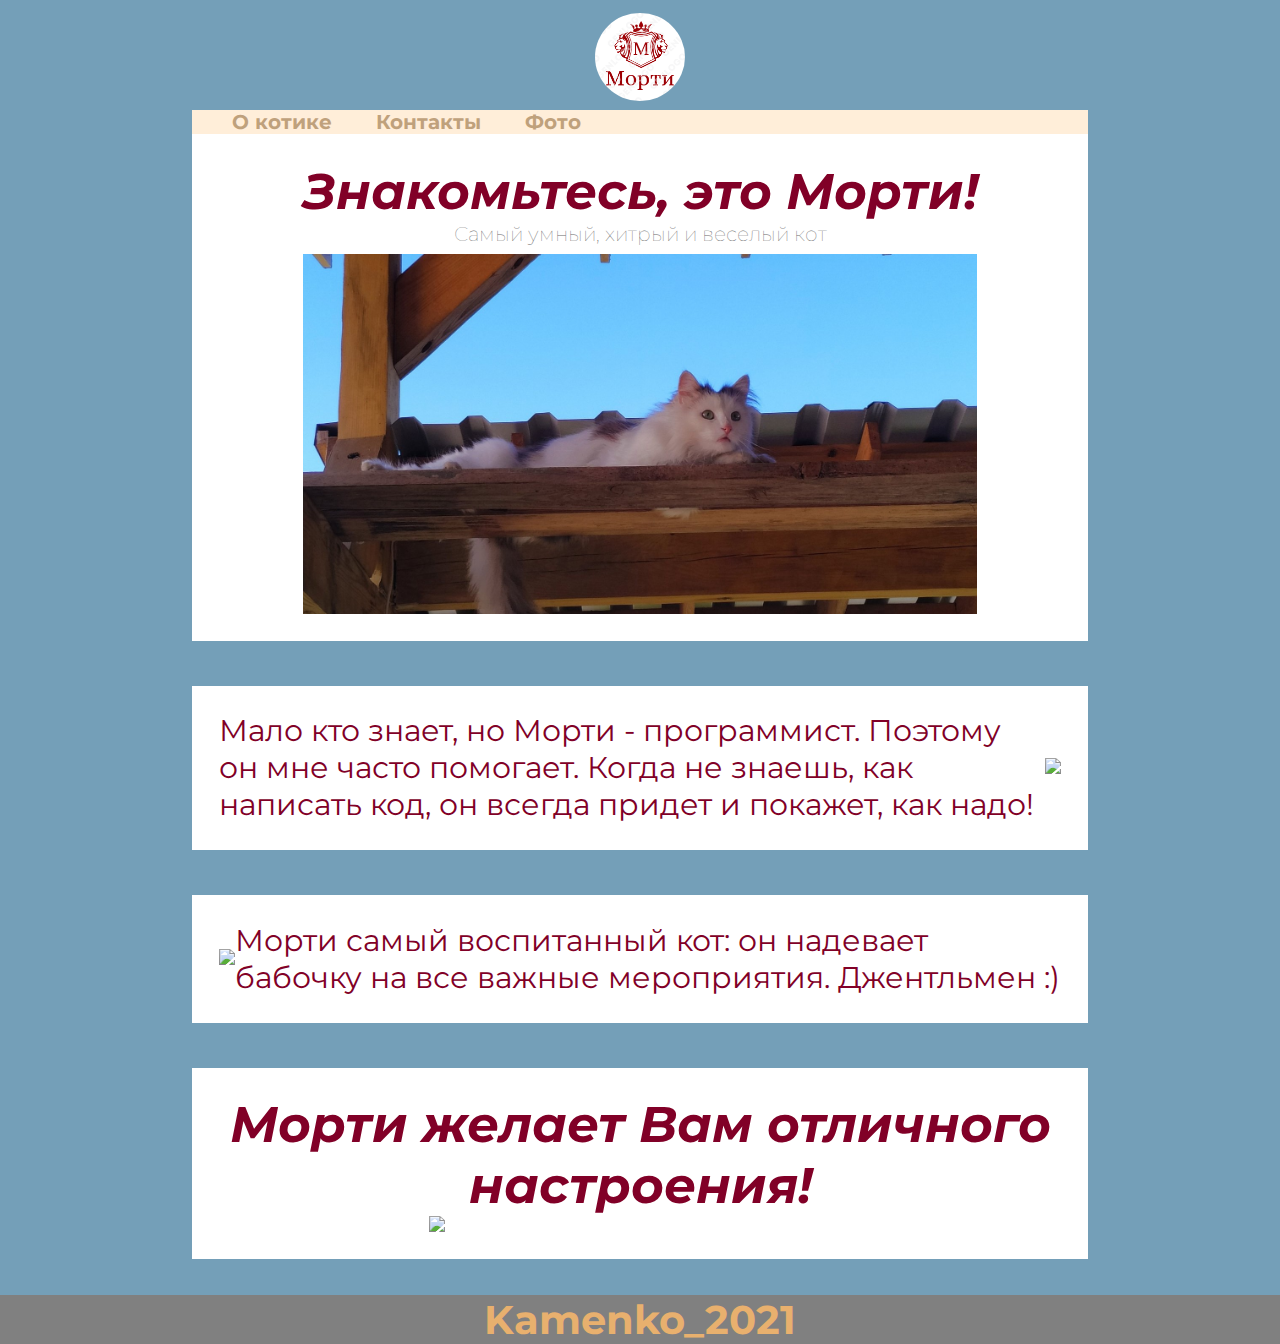
==== index.html @ 5c673786 "Add files via upload" ====
<!doctype HTML>
<html lang="en">
<head>
    <meta charset="utf-8">
    <link rel="stylesheet" href="assets/css/style.css"> 
    <link rel="preconnect" href="https://fonts.googleapis.com">
<link rel="preconnect" href="https://fonts.gstatic.com" crossorigin>
<link href="https://fonts.googleapis.com/css2?family=Montserrat:wght@300&display=swap" rel="stylesheet">   
    <title>Мой домашний питомец</title>
</head>
<body>
    <div class="container">
        <div class="main_row">
            <img class="logo" src="assets/images/logo.png">

         <section> 
                <div class="nav_row">
                    <div class="navigation">
                        <a class="nav_link" href="..//Domestic animals/index.html">О котике</a>
                        <a class="nav_link" href="..//Domestic animals/index — copy.html">Контакты</a>
                        <a class="nav_link" href="..//Domestic animals/index — copy — copy.html">Фото</a>
                    </div>
                </div>

             <div class="intro1_row">
                <h2>Знакомьтесь, это Морти!</h2>
                <h3>Самый умный, хитрый и веселый кот</h3>
                     <img class="img1" src="assets/images/morti.jpg">
             </div>   
         </section>

         <section>
            <div class="intro2_row">
                <div class="text2"> Мало кто знает, но Морти - программист. Поэтому он мне часто помогает. Когда не знаешь, как написать код, он всегда придет и покажет, как надо! </div>
                <div class="img2"><img src="..//Domestic animals/assets/images/motri2.jpg"></div>
            </div>
         </section>

         <section>
            <div class="intro2_row">
                <div><img class="img3" src="..//Domestic animals/assets/images/morti3.jpg"></div>
                <div class="text2"> Морти самый воспитанный кот: он надевает бабочку на все важные мероприятия. Джентльмен :) </div>
            </div>
         </section>

         <section>
            <div class="intro1_row">
                <h2>Морти желает Вам отличного настроения!</h2>
                     <img class="img4" src="..//Domestic animals/assets/images/morti5.jpg">
             </div>
         </section>

        </div>
        <footer class="footer">
            <div class="footer_text">
                        Kamenko_2021
            </div>     
        </footer>
    </div>
</body>
</html>
---- assets/css/style.css ----
body {
    margin: 0;
    font-family: 'Montserrat', sans-serif;
    color: #810027;
}  

h1,h2,h3,h4,h5,h6{
    margin: 0;
}
li{
    font-size:50px;
}
h1{
    font-size:50px;
    font-style: italic;
}
h2{
    font-size:50px;
    text-align: center;
    font-style: italic;
}
h3{
    font-size:20px;
    color:dimgrey;
    text-align:center;
    font-weight: 100;
}

section{
    margin-top:1%;
    margin-bottom:4%;
    background-color:white;
}

.container{
    display:flex;
    flex-direction: column;
    justify-content: space-between;
    min-height:100%;
    background-color:#749fb8;
    padding-top:1%;
}

.main_row{
    display:flex;
    flex-direction: column;
    flex:1 0 auto;
    
    padding-right: 15%;
    padding-left: 15%;
}
.logo{
    width:10%;
    border-radius: 100%;
    align-self: center;
}

/*Intro*/
.intro1_row{
    display:flex;
    flex-direction:column;
    align-items: center;
    padding:3%;
}

.img1{
    padding-top: 1%;
    width:80%;
}


/*Nav*/
.nav_row{
    display:flex;
    justify-content:flex-start;
    background-color: #ffe1bd94;
}
.nav_link{
    text-decoration: none;
    font-weight:700;
    color: #BFA17C;
    font-size: 20px;
    margin-left: 40px;
}

/*Intro2*/
.intro2_row{
    display:flex;
    align-items: center;
    padding:3%;
}

.text2{
    font-size: 30px;
}

.img3{
    width:70%;
}
.img4{
    width:50%;
}
.footer{
    background-color: gray;
    flex: 0 0 auto;
}
.footer_text{
    text-decoration: none;
    font-weight:700;
    color:#e8b06e;
    text-align: center;
    font-size:40px;
}

.text_contact{
    font-size:50px;
    text-align:center;
}
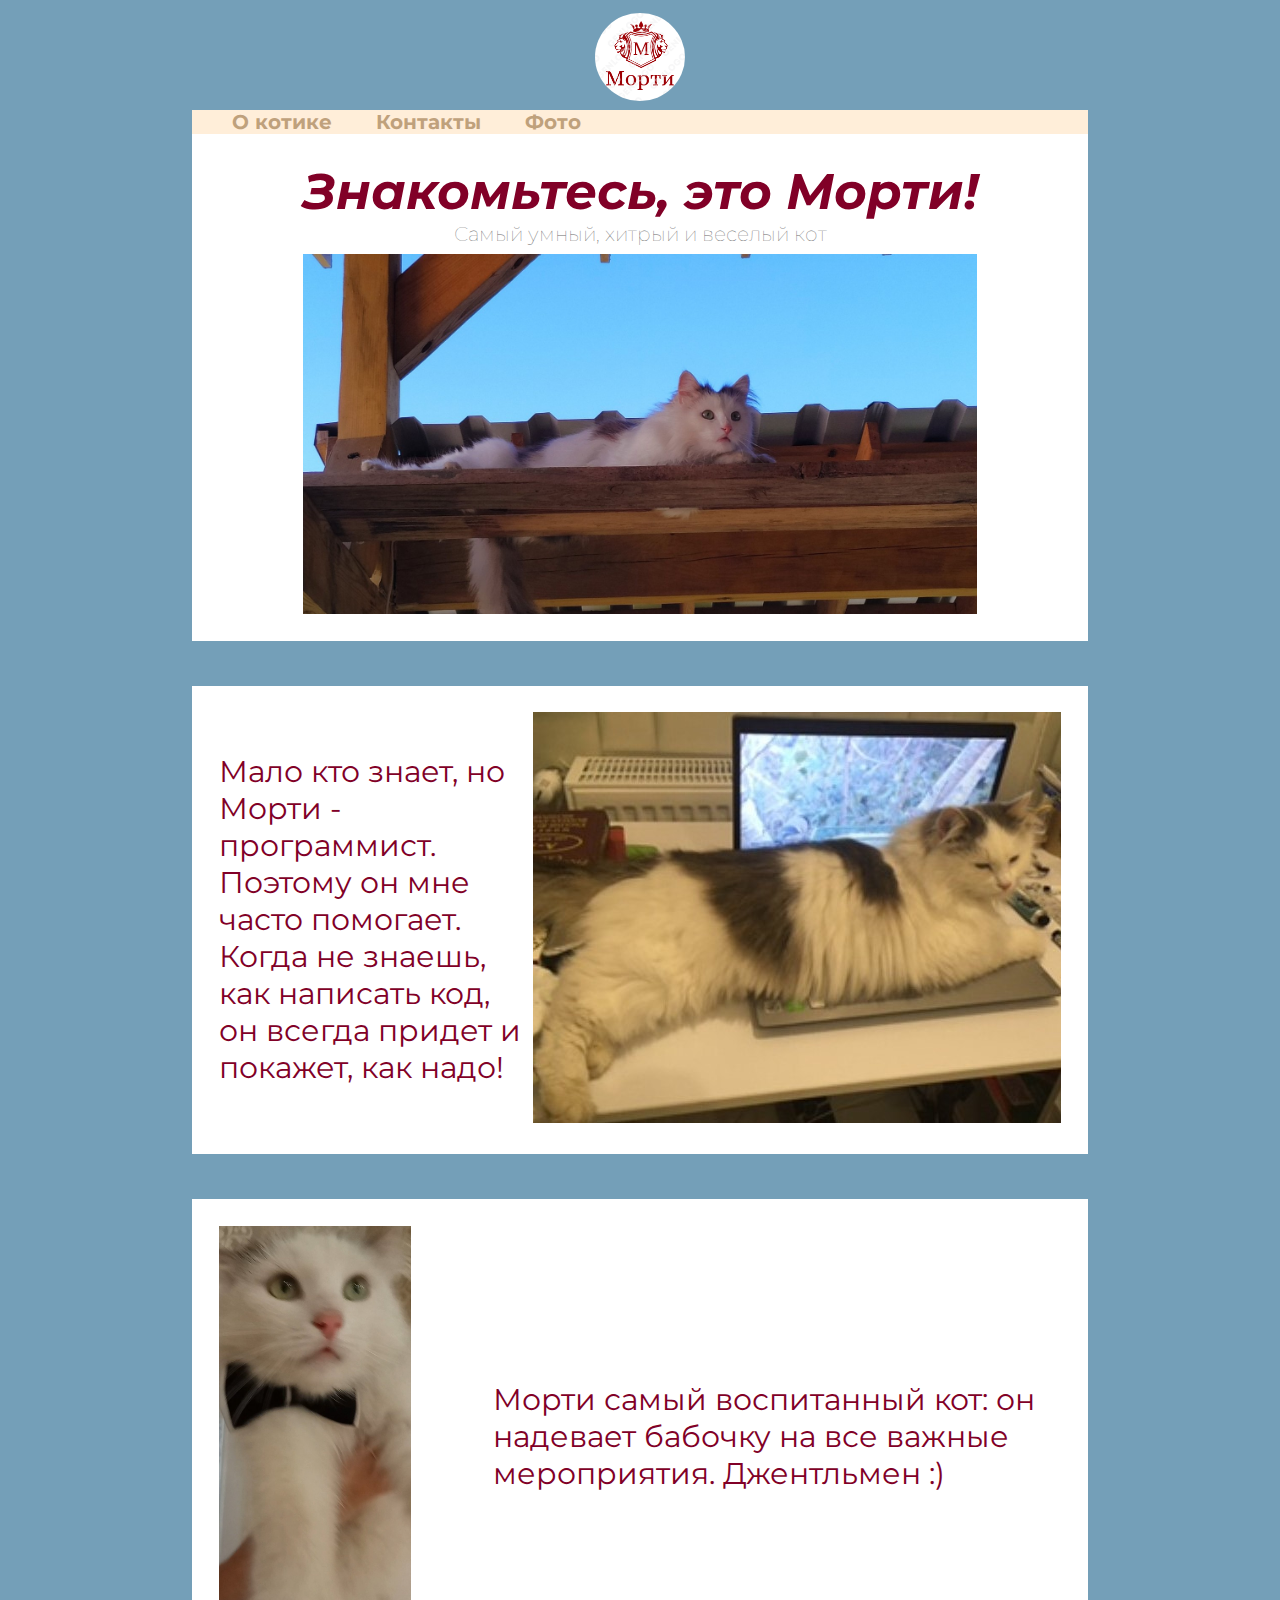
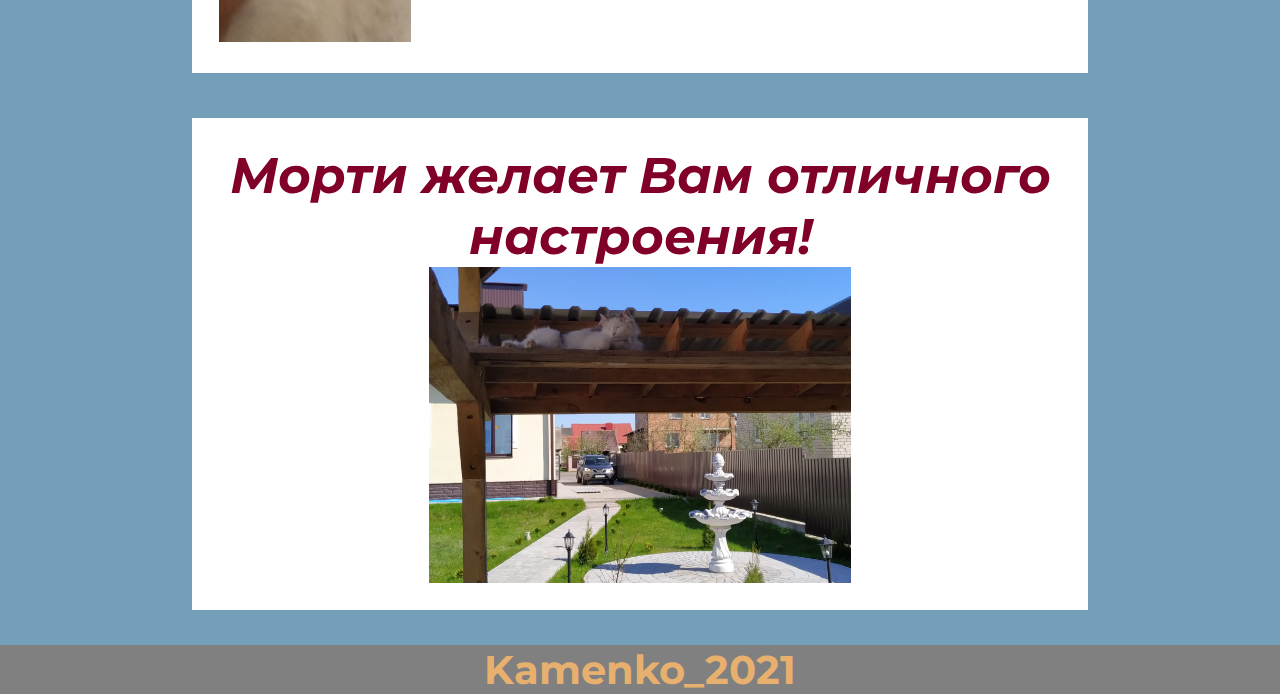
==== commit 3855dad7: "Add files via upload" ====
--- a/index.html
+++ b/index.html
@@ -16,9 +16,9 @@
          <section> 
                 <div class="nav_row">
                     <div class="navigation">
-                        <a class="nav_link" href="..//Domestic animals/index.html">О котике</a>
-                        <a class="nav_link" href="..//Domestic animals/index — copy.html">Контакты</a>
-                        <a class="nav_link" href="..//Domestic animals/index — copy — copy.html">Фото</a>
+                        <a class="nav_link" href="index.html">О котике</a>
+                        <a class="nav_link" href="index — copy.html">Контакты</a>
+                        <a class="nav_link" href="index — copy — copy.html">Фото</a>
                     </div>
                 </div>
 
@@ -32,13 +32,13 @@
          <section>
             <div class="intro2_row">
                 <div class="text2"> Мало кто знает, но Морти - программист. Поэтому он мне часто помогает. Когда не знаешь, как написать код, он всегда придет и покажет, как надо! </div>
-                <div class="img2"><img src="..//Domestic animals/assets/images/motri2.jpg"></div>
+                <div class="img2"><img src="assets/images/motri2.jpg"></div>
             </div>
          </section>
 
          <section>
             <div class="intro2_row">
-                <div><img class="img3" src="..//Domestic animals/assets/images/morti3.jpg"></div>
+                <div><img class="img3" src="assets/images/morti3.jpg"></div>
                 <div class="text2"> Морти самый воспитанный кот: он надевает бабочку на все важные мероприятия. Джентльмен :) </div>
             </div>
          </section>
@@ -46,7 +46,7 @@
          <section>
             <div class="intro1_row">
                 <h2>Морти желает Вам отличного настроения!</h2>
-                     <img class="img4" src="..//Domestic animals/assets/images/morti5.jpg">
+                     <img class="img4" src="assets/images/morti5.jpg">
              </div>
          </section>
 
